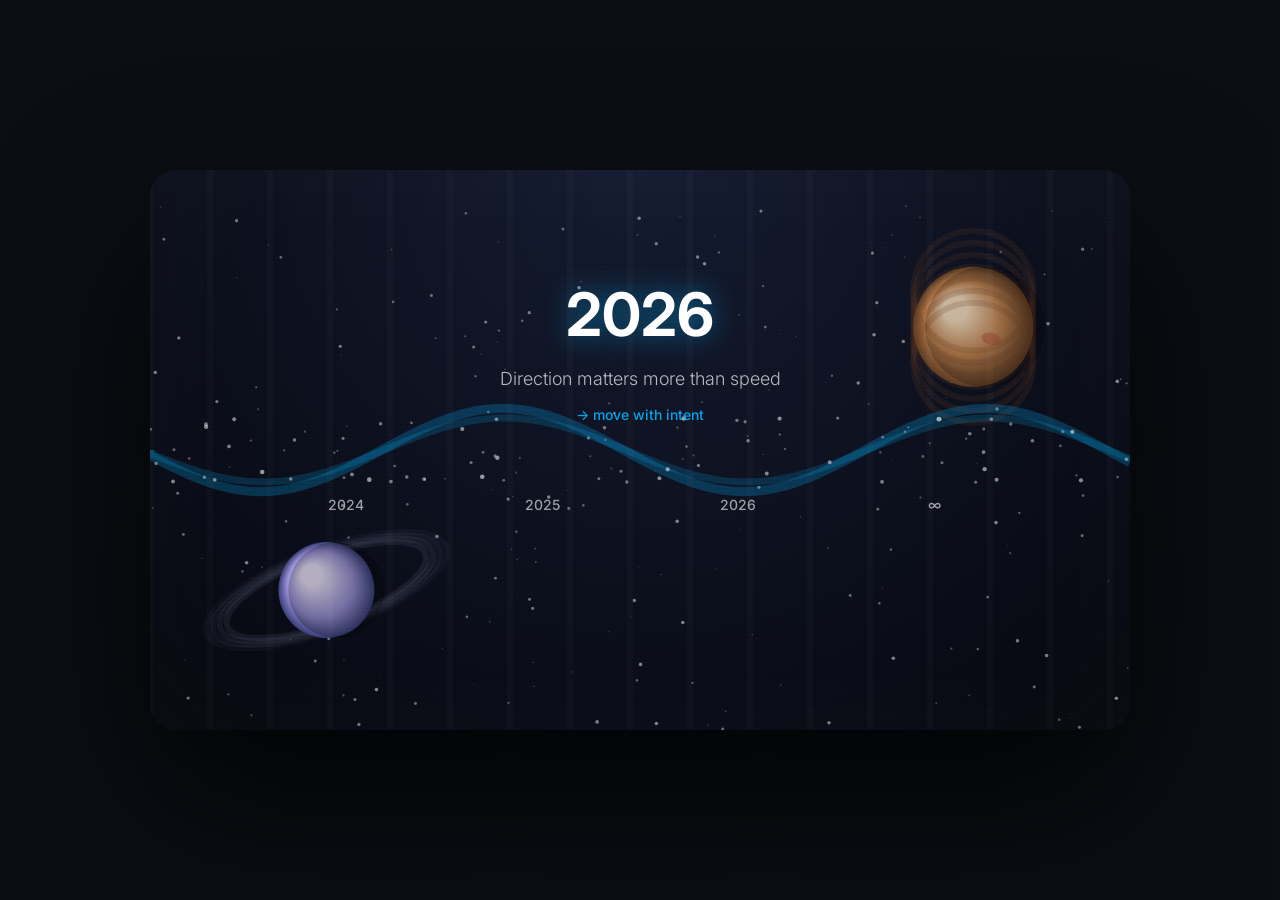
==== canvas.html @ fd65655c "Added" ====
<!DOCTYPE html>
<html lang="en">
<head>
<meta charset="UTF-8">
<title>2026 — Forward System</title>

<link href="https://fonts.googleapis.com/css2?family=Inter:wght@300;500;700&display=swap" rel="stylesheet">

<style>
  body {
    margin: 0;
    height: 100vh;
    background: #0b0e14;
    display: flex;
    align-items: center;
    justify-content: center;
    font-family: 'Inter', sans-serif;
    overflow: hidden;
  }

  canvas {
    background: radial-gradient(circle at top, #141a30, #05070d);
    border-radius: 26px;
    box-shadow:
      0 70px 160px rgba(0,0,0,0.85),
      inset 0 0 140px rgba(255,255,255,0.03);
  }
</style>
</head>

<body>

<canvas id="c" width="980" height="560"></canvas>

<script>
const canvas = document.getElementById("c");
const ctx = canvas.getContext("2d");

let t = 0;
let mouseX = canvas.width / 2;

/* ======================
   STARFIELD (DEPTH)
====================== */
const stars = Array.from({ length: 260 }, () => ({
  x: Math.random() * canvas.width,
  y: Math.random() * canvas.height,
  z: Math.random() * 1.2 + 0.2
}));

function drawStars() {
  stars.forEach(s => {
    ctx.beginPath();
    ctx.arc(
      s.x + Math.sin(t * 0.0003) * 25 * s.z,
      s.y + Math.cos(t * 0.0002) * 25 * s.z,
      s.z * 1.3,
      0,
      Math.PI * 2
    );
    ctx.fillStyle = `rgba(255,255,255,${0.35 * s.z})`;
    ctx.fill();
  });
}

/* ======================
   SATURN (DETAILED)
====================== */
function drawSaturn() {
  const x = canvas.width * 0.18;
  const y = canvas.height * 0.75;
  const r = 48;

  // rings (layered)
  for (let i = 0; i < 4; i++) {
    ctx.beginPath();
    ctx.ellipse(
      x, y,
      r * (2.2 + i * 0.15),
      r * (0.7 + i * 0.05),
      -0.35,
      0, Math.PI * 2
    );
    ctx.strokeStyle = `rgba(200,200,255,${0.08 - i * 0.015})`;
    ctx.lineWidth = 6;
    ctx.stroke();
  }

  // planet body
  const g = ctx.createRadialGradient(
    x - 15, y - 15, 10,
    x, y, r
  );
  g.addColorStop(0, "#efe8ff");
  g.addColorStop(0.6, "#9a92d8");
  g.addColorStop(1, "#3a3f7a");

  ctx.beginPath();
  ctx.arc(x, y, r, 0, Math.PI * 2);
  ctx.fillStyle = g;
  ctx.fill();

  // shadow edge (terminator)
  ctx.beginPath();
  ctx.arc(x + 10, y, r, 0, Math.PI * 2);
  ctx.fillStyle = "rgba(0,0,0,0.25)";
  ctx.fill();
}

/* ======================
   JUPITER (DETAILED)
====================== */
function drawJupiter() {
  const x = canvas.width * 0.84;
  const y = canvas.height * 0.28;
  const r = 60;

  // base sphere
  const g = ctx.createRadialGradient(
    x - 18, y - 18, 12,
    x, y, r
  );
  g.addColorStop(0, "#ffe7c8");
  g.addColorStop(0.5, "#c98a56");
  g.addColorStop(1, "#5a3b22");

  ctx.beginPath();
  ctx.arc(x, y, r, 0, Math.PI * 2);
  ctx.fillStyle = g;
  ctx.fill();

  // atmospheric bands
  for (let i = -3; i <= 3; i++) {
    ctx.beginPath();
    ctx.arc(x, y + i * 12, r, 0, Math.PI * 2);
    ctx.strokeStyle = "rgba(110,60,35,0.18)";
    ctx.lineWidth = 6;
    ctx.stroke();
  }

  // great red spot (stylized)
  ctx.beginPath();
  ctx.ellipse(x + 18, y + 12, 10, 6, 0.2, 0, Math.PI * 2);
  ctx.fillStyle = "rgba(180,80,60,0.45)";
  ctx.fill();

  // shadow edge
  ctx.beginPath();
  ctx.arc(x + 12, y, r, 0, Math.PI * 2);
  ctx.fillStyle = "rgba(0,0,0,0.22)";
  ctx.fill();
}

/* ======================
   ORIGINAL SYSTEM
====================== */

const nodes = ["2024", "2025", "2026", "∞"];

const particles = Array.from({ length: 80 }, () => ({
  x: Math.random() * canvas.width,
  layer: Math.random() * 0.6 + 0.4,
  offset: Math.random() * 1000,
  speed: Math.random() * 0.8 + 0.3
}));

canvas.addEventListener("mousemove", e => {
  const r = canvas.getBoundingClientRect();
  mouseX = e.clientX - r.left;
});

function drawGrid() {
  ctx.strokeStyle = "rgba(255,255,255,0.02)";
  for (let x = 0; x < canvas.width; x += 60) {
    ctx.beginPath();
    ctx.moveTo(x, 0);
    ctx.lineTo(x, canvas.height);
    ctx.stroke();
  }
}

function drawTimeline(depth = 1) {
  ctx.beginPath();
  ctx.moveTo(0, canvas.height / 2);

  for (let x = 0; x <= canvas.width; x++) {
    const influence = (mouseX - canvas.width / 2) * 0.0006;
    const y =
      canvas.height / 2 +
      Math.sin((x + t * depth) * 0.013) * 32 * depth +
      influence * (x - canvas.width / 2);
    ctx.lineTo(x, y);
  }

  ctx.strokeStyle = `rgba(0,180,255,${0.18 * depth})`;
  ctx.lineWidth = 7 * depth;
  ctx.stroke();
}

function drawParticles() {
  particles.forEach(p => {
    const y =
      canvas.height / 2 +
      Math.sin((p.x + t + p.offset) * 0.013) * 32;

    ctx.beginPath();
    ctx.arc(p.x, y, 2.4 * p.layer, 0, Math.PI * 2);
    ctx.fillStyle = `rgba(255,255,255,${0.6 * p.layer})`;
    ctx.fill();

    p.x += p.speed * p.layer;
    if (p.x > canvas.width) p.x = 0;
  });
}

function drawMarkers() {
  ctx.font = "500 14px Inter";
  ctx.fillStyle = "rgba(255,255,255,0.6)";
  ctx.textAlign = "center";

  nodes.forEach((n, i) => {
    const x = (canvas.width / (nodes.length + 1)) * (i + 1);
    ctx.fillText(n, x, canvas.height / 2 + 60);
  });
}

function drawText() {
  const breathe = Math.sin(t * 0.02) * 4;

  ctx.textAlign = "center";
  ctx.shadowColor = "rgba(0,180,255,0.5)";
  ctx.shadowBlur = 26;

  ctx.font = "700 60px Inter";
  ctx.fillStyle = "#ffffff";
  ctx.fillText("2026", canvas.width / 2, 165 + breathe);

  ctx.shadowBlur = 0;

  ctx.font = "300 18px Inter";
  ctx.fillStyle = "rgba(255,255,255,0.7)";
  ctx.fillText("Direction matters more than speed", canvas.width / 2, 215);

  ctx.font = "500 14px Inter";
  ctx.fillStyle = "rgba(0,180,255,0.9)";
  ctx.fillText("→ move with intent", canvas.width / 2, 250);
}

function drawScan() {
  ctx.fillStyle = "rgba(255,255,255,0.01)";
  for (let y = 0; y < canvas.height; y += 4) {
    ctx.fillRect(0, y, canvas.width, 1);
  }
}

function animate() {
  ctx.clearRect(0, 0, canvas.width, canvas.height);

  drawStars();
  drawSaturn();
  drawJupiter();

  drawGrid();
  drawTimeline(1.3);
  drawTimeline(1);
  drawParticles();
  drawMarkers();
  drawText();
  drawScan();

  t += 1.1;
  requestAnimationFrame(animate);
}

animate();
</script>

</body>
</html>
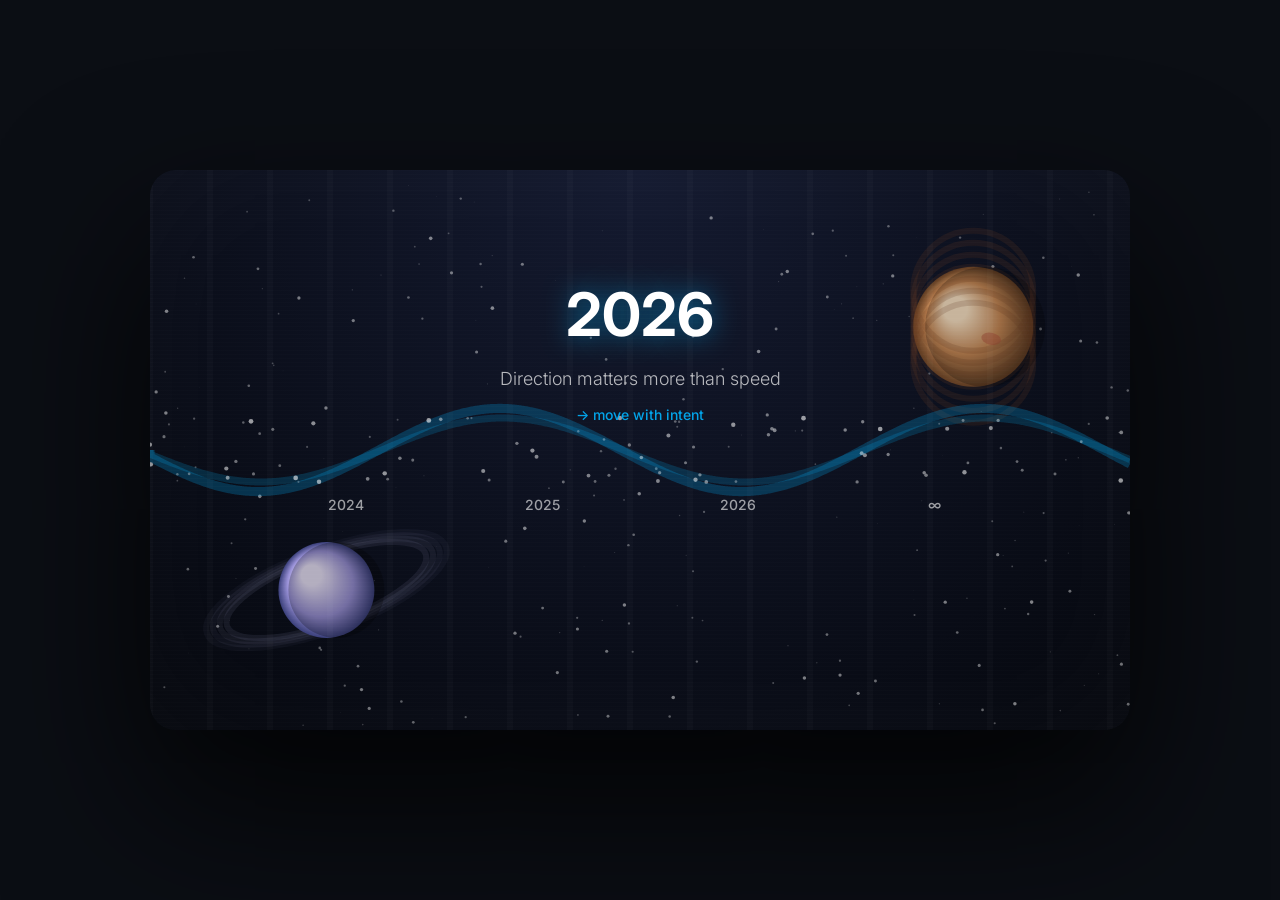
==== commit f1295abc: "Updated" ====
--- a/canvas.html
+++ b/canvas.html
@@ -39,9 +39,7 @@
 let t = 0;
 let mouseX = canvas.width / 2;
 
-/* ======================
-   STARFIELD (DEPTH)
-====================== */
+
 const stars = Array.from({ length: 260 }, () => ({
   x: Math.random() * canvas.width,
   y: Math.random() * canvas.height,
@@ -63,15 +61,13 @@
   });
 }
 
-/* ======================
-   SATURN (DETAILED)
-====================== */
+
 function drawSaturn() {
   const x = canvas.width * 0.18;
   const y = canvas.height * 0.75;
   const r = 48;
 
-  // rings (layered)
+
   for (let i = 0; i < 4; i++) {
     ctx.beginPath();
     ctx.ellipse(
@@ -86,7 +82,7 @@
     ctx.stroke();
   }
 
-  // planet body
+ 
   const g = ctx.createRadialGradient(
     x - 15, y - 15, 10,
     x, y, r
@@ -100,22 +96,20 @@
   ctx.fillStyle = g;
   ctx.fill();
 
-  // shadow edge (terminator)
+
   ctx.beginPath();
   ctx.arc(x + 10, y, r, 0, Math.PI * 2);
   ctx.fillStyle = "rgba(0,0,0,0.25)";
   ctx.fill();
 }
 
-/* ======================
-   JUPITER (DETAILED)
-====================== */
+
 function drawJupiter() {
   const x = canvas.width * 0.84;
   const y = canvas.height * 0.28;
   const r = 60;
 
-  // base sphere
+
   const g = ctx.createRadialGradient(
     x - 18, y - 18, 12,
     x, y, r
@@ -129,7 +123,7 @@
   ctx.fillStyle = g;
   ctx.fill();
 
-  // atmospheric bands
+
   for (let i = -3; i <= 3; i++) {
     ctx.beginPath();
     ctx.arc(x, y + i * 12, r, 0, Math.PI * 2);
@@ -138,7 +132,7 @@
     ctx.stroke();
   }
 
-  // great red spot (stylized)
+
   ctx.beginPath();
   ctx.ellipse(x + 18, y + 12, 10, 6, 0.2, 0, Math.PI * 2);
   ctx.fillStyle = "rgba(180,80,60,0.45)";
@@ -151,9 +145,7 @@
   ctx.fill();
 }
 
-/* ======================
-   ORIGINAL SYSTEM
-====================== */
+
 
 const nodes = ["2024", "2025", "2026", "∞"];
 
